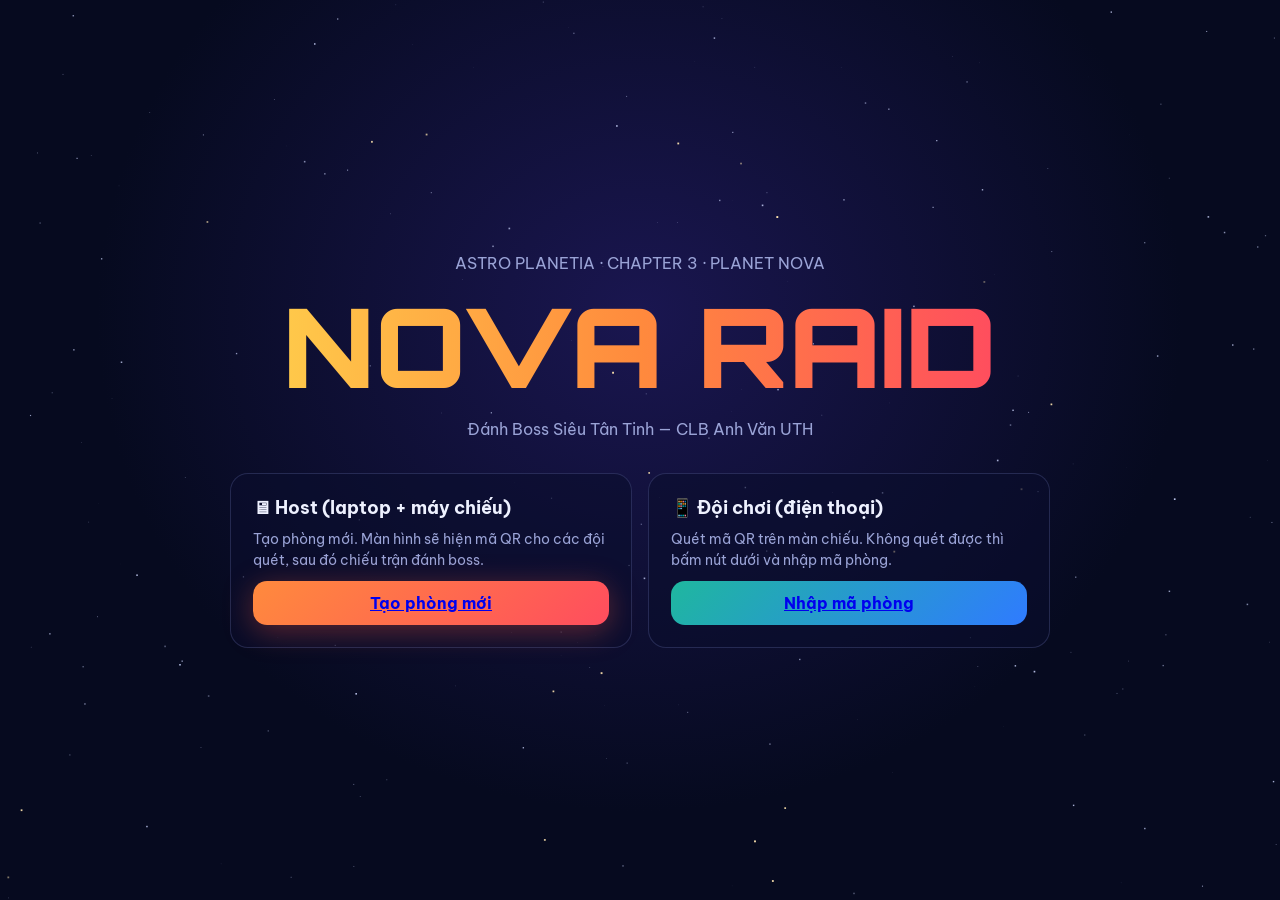
==== index.html @ 2b07abfe "Nova Raid game: host screen, phone controller, question bank Co-Authored-By: Claude Opus 5.5 <norepl" ====
<!doctype html>
<html lang="vi">
<head>
<meta charset="utf-8">
<meta name="viewport" content="width=device-width,initial-scale=1">
<title>Nova Raid</title>
<link rel="preconnect" href="https://fonts.googleapis.com">
<link href="https://fonts.googleapis.com/css2?family=Be+Vietnam+Pro:wght@400;600;700;800&family=Orbitron:wght@700;900&display=swap" rel="stylesheet">
<link rel="stylesheet" href="style.css">
<style>
main{position:relative;z-index:1;min-height:100vh;display:flex;flex-direction:column;align-items:center;justify-content:center;text-align:center;padding:24px 16px;gap:18px}
h1{font-family:var(--disp);font-weight:900;font-size:clamp(44px,10vw,110px);line-height:1;background:linear-gradient(90deg,var(--gold),var(--orange),var(--red));-webkit-background-clip:text;background-clip:text;color:transparent}
.sub{color:var(--mute);font-size:16px}
.cards{display:grid;grid-template-columns:repeat(auto-fit,minmax(260px,1fr));gap:16px;width:min(820px,100%);margin-top:16px}
.card{border:1px solid var(--line);border-radius:18px;padding:22px;background:rgba(10,14,45,.6);text-align:left;display:flex;flex-direction:column;gap:10px}
.card h3{font-size:18px}
.card p{color:var(--mute);font-size:14px;line-height:1.5;flex:1}
</style>
</head>
<body>
<canvas class="sky" id="sky"></canvas>
<main>
  <div class="sub">ASTRO PLANETIA · CHAPTER 3 · PLANET NOVA</div>
  <h1>NOVA RAID</h1>
  <div class="sub">Đánh Boss Siêu Tân Tinh — CLB Anh Văn UTH</div>
  <div class="cards">
    <div class="card"><h3>🖥 Host (laptop + máy chiếu)</h3><p>Tạo phòng mới. Màn hình sẽ hiện mã QR cho các đội quét, sau đó chiếu trận đánh boss.</p>
      <a class="btn primary" href="host.html?new=1">Tạo phòng mới</a>
      <a class="btn hidden" id="resume" href="#">Mở lại phòng đang chơi</a></div>
    <div class="card"><h3>📱 Đội chơi (điện thoại)</h3><p>Quét mã QR trên màn chiếu. Không quét được thì bấm nút dưới và nhập mã phòng.</p>
      <a class="btn teal" href="play.html">Nhập mã phòng</a></div>
  </div>
</main>
<script src="common.js"></script>
<script src="sky.js"></script>
<script>
const last = NR.store('nr_host_last'); const s = last && NR.store('nr_host_'+last);
if(s && s.status!=='won' && s.status!=='lost'){ const r=document.getElementById('resume'); r.classList.remove('hidden'); r.href='host.html?room='+last; r.textContent='Mở lại phòng '+last; }
</script>
</body>
</html>
---- style.css ----
:root{
  --bg:#060a1f; --bg2:#0d1236; --ink:#eef1ff; --mute:#9aa3d6; --line:rgba(160,170,255,.18);
  --gold:#ffc94a; --orange:#ff8a3d; --red:#ff4d5e; --teal:#3ee6c8; --purple:#8b5cff; --silver:#c9d1ea;
  --font: 'Be Vietnam Pro', system-ui, -apple-system, 'Segoe UI', Roboto, sans-serif;
  --disp: 'Orbitron', 'Be Vietnam Pro', system-ui, sans-serif;
}
*{box-sizing:border-box;margin:0;padding:0}
html,body{height:100%}
body{background:radial-gradient(ellipse at 50% 35%, #1a1650 0%, var(--bg) 60%) fixed, var(--bg);color:var(--ink);font-family:var(--font);overflow-x:hidden;-webkit-tap-highlight-color:transparent}
button{font:inherit;color:inherit;cursor:pointer;border:0;background:none}
input,select{font:inherit;color:var(--ink);background:rgba(255,255,255,.06);border:1px solid var(--line);border-radius:10px;padding:8px 10px}
select option{background:#111640}
.disp{font-family:var(--disp);letter-spacing:.06em}
.btn{display:inline-flex;align-items:center;justify-content:center;gap:8px;padding:12px 20px;border-radius:14px;font-weight:700;background:rgba(255,255,255,.08);border:1px solid var(--line);transition:transform .08s, background .2s}
.btn:active{transform:scale(.97)}
.btn.primary{background:linear-gradient(135deg,var(--orange),var(--red));border:0;box-shadow:0 6px 30px rgba(255,90,60,.35)}
.btn.teal{background:linear-gradient(135deg,#1fb79f,#2f7bff);border:0}
.btn.small{padding:7px 12px;border-radius:10px;font-size:13px}
.muted{color:var(--mute)}
canvas.sky{position:fixed;inset:0;width:100%;height:100%;z-index:0;pointer-events:none}
.hidden{display:none!important}
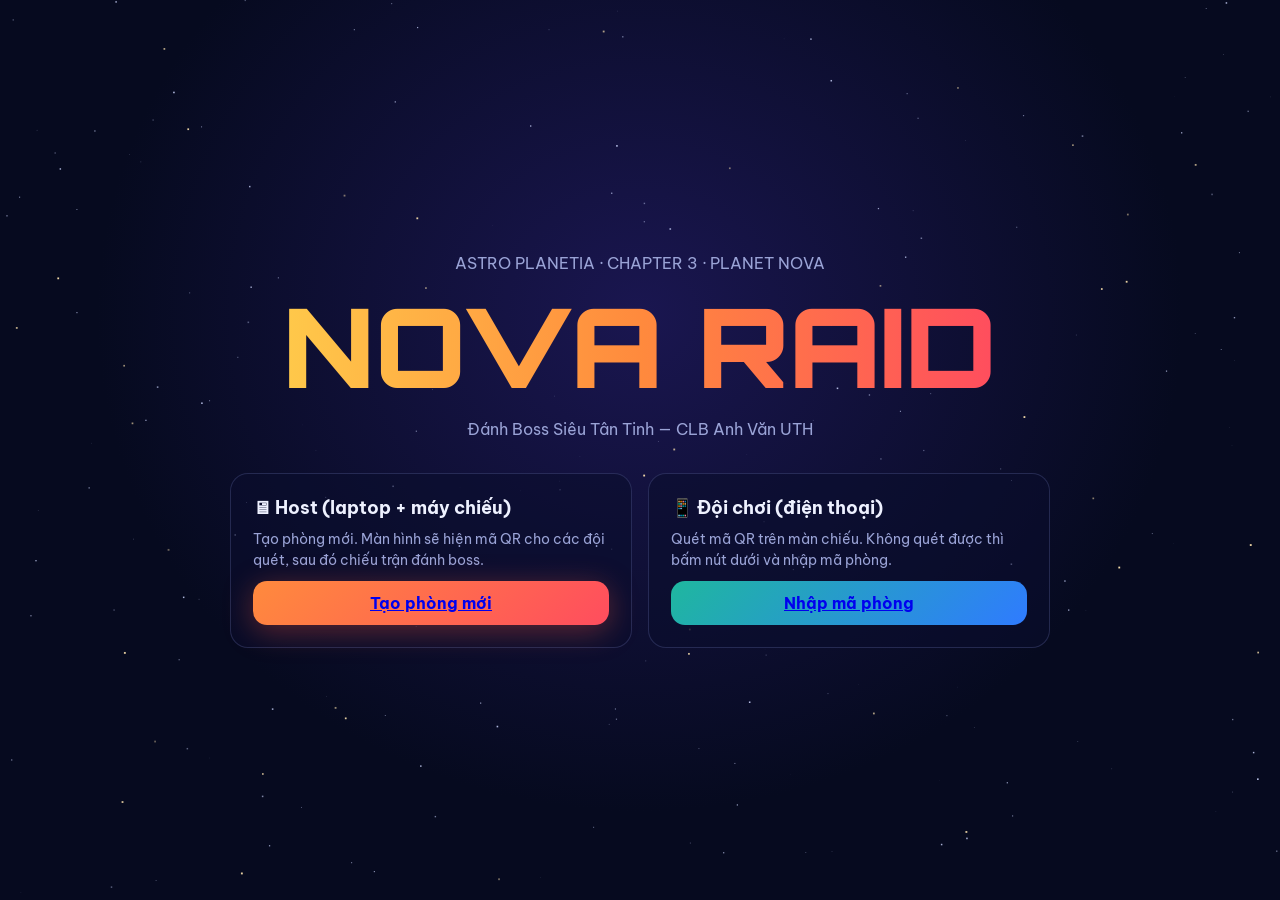
==== commit 56f2d81e: "Use in-page confirm dialog (native confirm blocked in in-app browsers); cache-bust assets Co-Authore" ====
--- a/index.html
+++ b/index.html
@@ -6,7 +6,7 @@
 <title>Nova Raid</title>
 <link rel="preconnect" href="https://fonts.googleapis.com">
 <link href="https://fonts.googleapis.com/css2?family=Be+Vietnam+Pro:wght@400;600;700;800&family=Orbitron:wght@700;900&display=swap" rel="stylesheet">
-<link rel="stylesheet" href="style.css">
+<link rel="stylesheet" href="style.css?v=3">
 <style>
 main{position:relative;z-index:1;min-height:100vh;display:flex;flex-direction:column;align-items:center;justify-content:center;text-align:center;padding:24px 16px;gap:18px}
 h1{font-family:var(--disp);font-weight:900;font-size:clamp(44px,10vw,110px);line-height:1;background:linear-gradient(90deg,var(--gold),var(--orange),var(--red));-webkit-background-clip:text;background-clip:text;color:transparent}
@@ -31,8 +31,8 @@
       <a class="btn teal" href="play.html">Nhập mã phòng</a></div>
   </div>
 </main>
-<script src="common.js"></script>
-<script src="sky.js"></script>
+<script src="common.js?v=3"></script>
+<script src="sky.js?v=3"></script>
 <script>
 const last = NR.store('nr_host_last'); const s = last && NR.store('nr_host_'+last);
 if(s && s.status!=='won' && s.status!=='lost'){ const r=document.getElementById('resume'); r.classList.remove('hidden'); r.href='host.html?room='+last; r.textContent='Mở lại phòng '+last; }
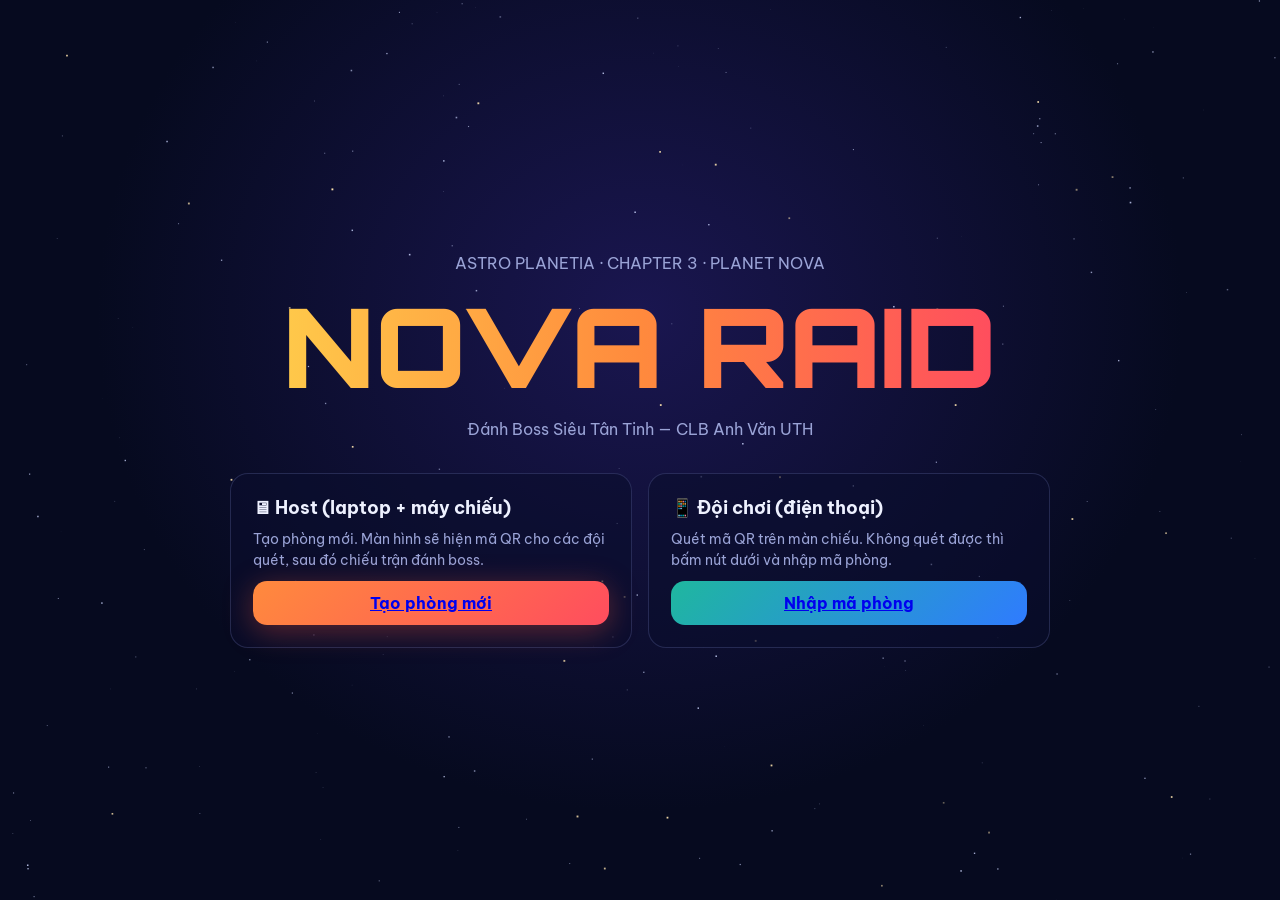
==== commit 303ecf03: "Auto-pacing boss HP (dies near end of timer), 20-min default, 168 questions Co-Authored-By: Claude O" ====
--- a/index.html
+++ b/index.html
@@ -6,7 +6,7 @@
 <title>Nova Raid</title>
 <link rel="preconnect" href="https://fonts.googleapis.com">
 <link href="https://fonts.googleapis.com/css2?family=Be+Vietnam+Pro:wght@400;600;700;800&family=Orbitron:wght@700;900&display=swap" rel="stylesheet">
-<link rel="stylesheet" href="style.css?v=3">
+<link rel="stylesheet" href="style.css?v=4">
 <style>
 main{position:relative;z-index:1;min-height:100vh;display:flex;flex-direction:column;align-items:center;justify-content:center;text-align:center;padding:24px 16px;gap:18px}
 h1{font-family:var(--disp);font-weight:900;font-size:clamp(44px,10vw,110px);line-height:1;background:linear-gradient(90deg,var(--gold),var(--orange),var(--red));-webkit-background-clip:text;background-clip:text;color:transparent}
@@ -31,8 +31,8 @@
       <a class="btn teal" href="play.html">Nhập mã phòng</a></div>
   </div>
 </main>
-<script src="common.js?v=3"></script>
-<script src="sky.js?v=3"></script>
+<script src="common.js?v=4"></script>
+<script src="sky.js?v=4"></script>
 <script>
 const last = NR.store('nr_host_last'); const s = last && NR.store('nr_host_'+last);
 if(s && s.status!=='won' && s.status!=='lost'){ const r=document.getElementById('resume'); r.classList.remove('hidden'); r.href='host.html?room='+last; r.textContent='Mở lại phòng '+last; }
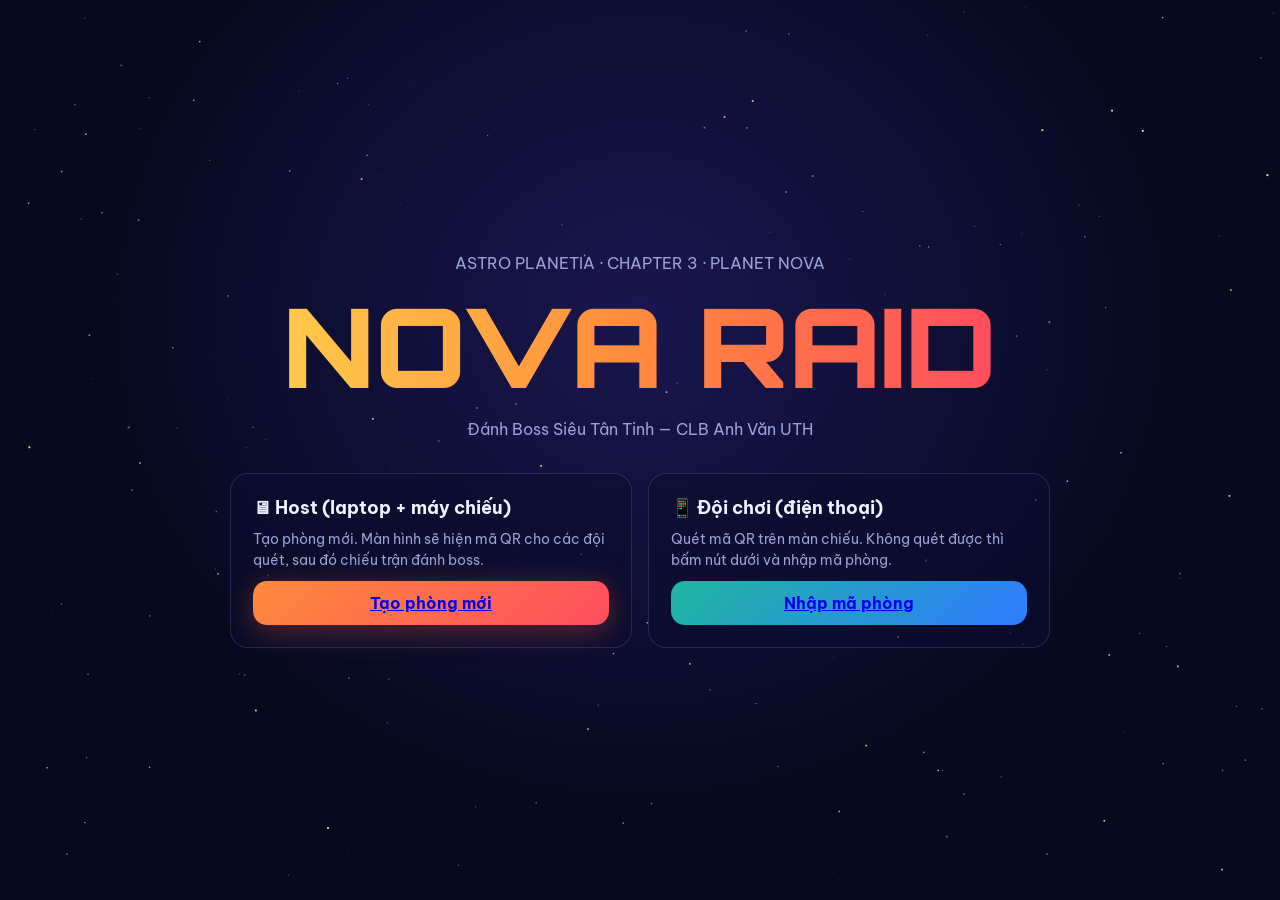
==== commit 8adceb5d: "Fix in-page confirm dialog Co-Authored-By: Claude Opus 5.5 <noreply@anthropic.com> Claude-Session: h" ====
--- a/index.html
+++ b/index.html
@@ -6,7 +6,7 @@
 <title>Nova Raid</title>
 <link rel="preconnect" href="https://fonts.googleapis.com">
 <link href="https://fonts.googleapis.com/css2?family=Be+Vietnam+Pro:wght@400;600;700;800&family=Orbitron:wght@700;900&display=swap" rel="stylesheet">
-<link rel="stylesheet" href="style.css?v=4">
+<link rel="stylesheet" href="style.css?v=5">
 <style>
 main{position:relative;z-index:1;min-height:100vh;display:flex;flex-direction:column;align-items:center;justify-content:center;text-align:center;padding:24px 16px;gap:18px}
 h1{font-family:var(--disp);font-weight:900;font-size:clamp(44px,10vw,110px);line-height:1;background:linear-gradient(90deg,var(--gold),var(--orange),var(--red));-webkit-background-clip:text;background-clip:text;color:transparent}
@@ -31,8 +31,8 @@
       <a class="btn teal" href="play.html">Nhập mã phòng</a></div>
   </div>
 </main>
-<script src="common.js?v=4"></script>
-<script src="sky.js?v=4"></script>
+<script src="common.js?v=5"></script>
+<script src="sky.js?v=5"></script>
 <script>
 const last = NR.store('nr_host_last'); const s = last && NR.store('nr_host_'+last);
 if(s && s.status!=='won' && s.status!=='lost'){ const r=document.getElementById('resume'); r.classList.remove('hidden'); r.href='host.html?room='+last; r.textContent='Mở lại phòng '+last; }
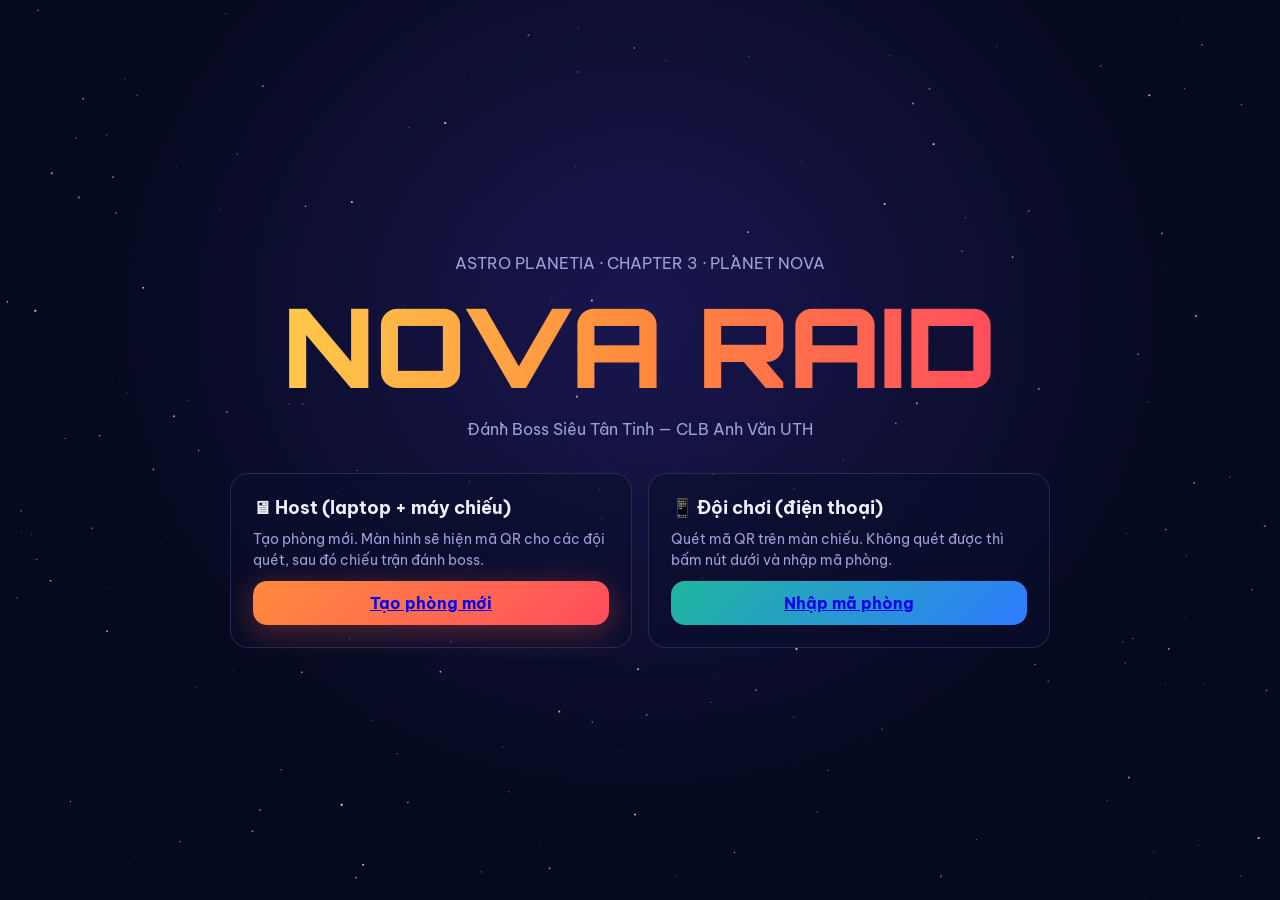
==== commit 66a101cb: "Nova Raid v2: settings panel, team naming, combo/crit, boss skills, last hit, music, final minute, t" ====
--- a/index.html
+++ b/index.html
@@ -6,7 +6,7 @@
 <title>Nova Raid</title>
 <link rel="preconnect" href="https://fonts.googleapis.com">
 <link href="https://fonts.googleapis.com/css2?family=Be+Vietnam+Pro:wght@400;600;700;800&family=Orbitron:wght@700;900&display=swap" rel="stylesheet">
-<link rel="stylesheet" href="style.css?v=5">
+<link rel="stylesheet" href="style.css?v=7">
 <style>
 main{position:relative;z-index:1;min-height:100vh;display:flex;flex-direction:column;align-items:center;justify-content:center;text-align:center;padding:24px 16px;gap:18px}
 h1{font-family:var(--disp);font-weight:900;font-size:clamp(44px,10vw,110px);line-height:1;background:linear-gradient(90deg,var(--gold),var(--orange),var(--red));-webkit-background-clip:text;background-clip:text;color:transparent}
@@ -31,8 +31,8 @@
       <a class="btn teal" href="play.html">Nhập mã phòng</a></div>
   </div>
 </main>
-<script src="common.js?v=5"></script>
-<script src="sky.js?v=5"></script>
+<script src="common.js?v=7"></script>
+<script src="sky.js?v=7"></script>
 <script>
 const last = NR.store('nr_host_last'); const s = last && NR.store('nr_host_'+last);
 if(s && s.status!=='won' && s.status!=='lost'){ const r=document.getElementById('resume'); r.classList.remove('hidden'); r.href='host.html?room='+last; r.textContent='Mở lại phòng '+last; }
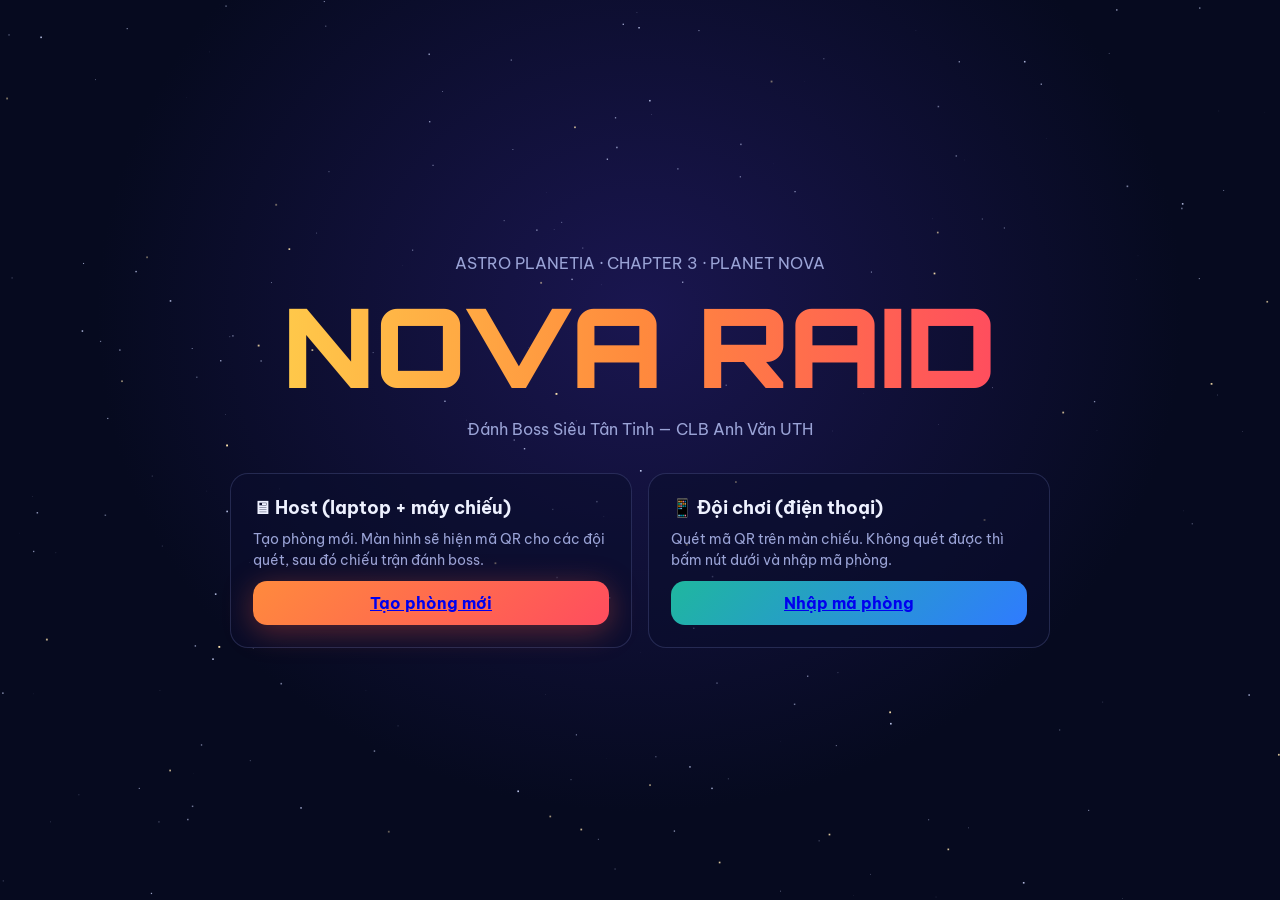
==== commit 6ff149a7: "Shared settings: password-unlocked changes sync to every host via signed retained config Co-Authored" ====
--- a/index.html
+++ b/index.html
@@ -6,7 +6,7 @@
 <title>Nova Raid</title>
 <link rel="preconnect" href="https://fonts.googleapis.com">
 <link href="https://fonts.googleapis.com/css2?family=Be+Vietnam+Pro:wght@400;600;700;800&family=Orbitron:wght@700;900&display=swap" rel="stylesheet">
-<link rel="stylesheet" href="style.css?v=7">
+<link rel="stylesheet" href="style.css?v=8">
 <style>
 main{position:relative;z-index:1;min-height:100vh;display:flex;flex-direction:column;align-items:center;justify-content:center;text-align:center;padding:24px 16px;gap:18px}
 h1{font-family:var(--disp);font-weight:900;font-size:clamp(44px,10vw,110px);line-height:1;background:linear-gradient(90deg,var(--gold),var(--orange),var(--red));-webkit-background-clip:text;background-clip:text;color:transparent}
@@ -31,8 +31,8 @@
       <a class="btn teal" href="play.html">Nhập mã phòng</a></div>
   </div>
 </main>
-<script src="common.js?v=7"></script>
-<script src="sky.js?v=7"></script>
+<script src="common.js?v=8"></script>
+<script src="sky.js?v=8"></script>
 <script>
 const last = NR.store('nr_host_last'); const s = last && NR.store('nr_host_'+last);
 if(s && s.status!=='won' && s.status!=='lost'){ const r=document.getElementById('resume'); r.classList.remove('hidden'); r.href='host.html?room='+last; r.textContent='Mở lại phòng '+last; }
